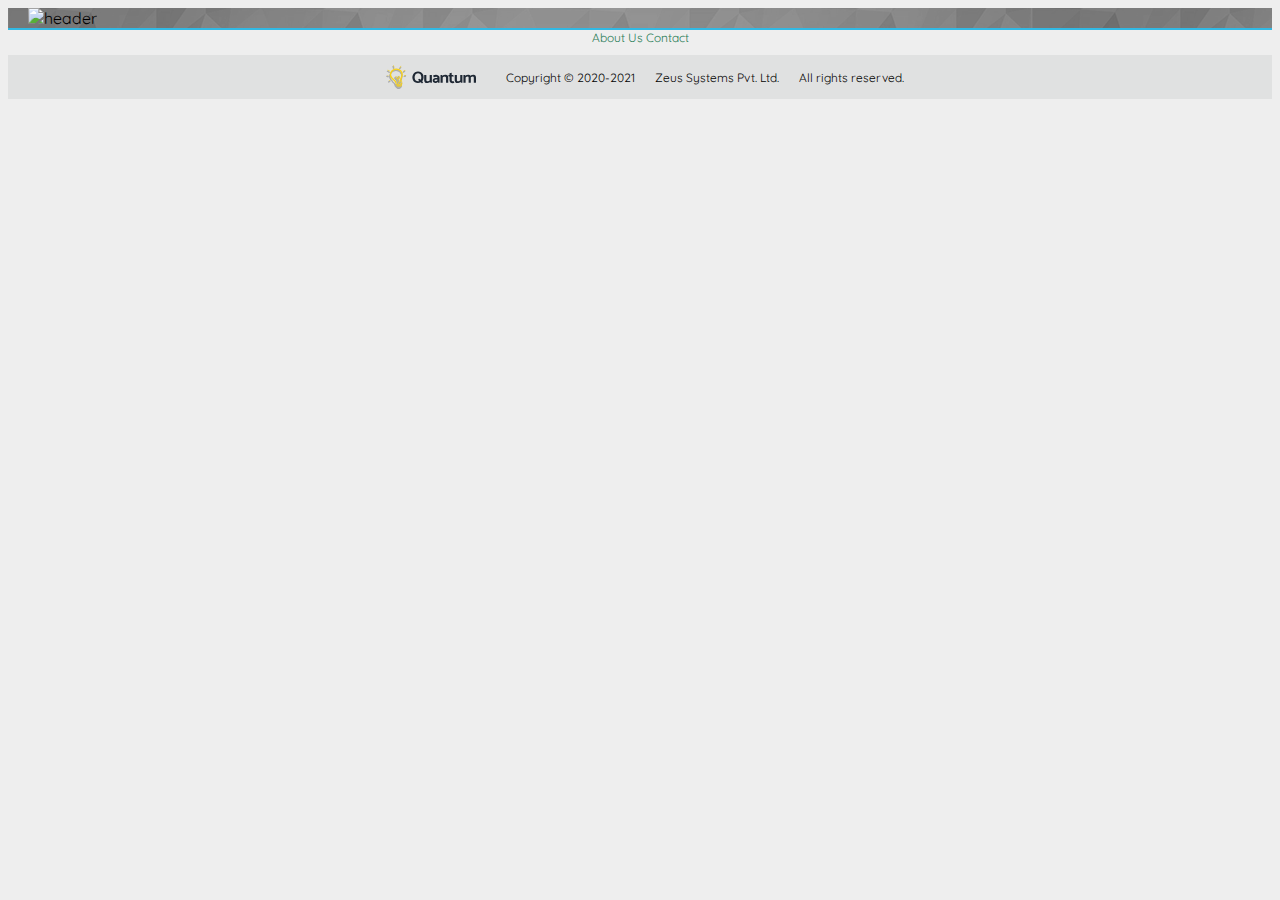
==== task4 quantumscreen/index.html @ 069e8afe "first commit" ====
<!DOCTYPE html>
<html lang="en">

<head>
    <meta charset="UTF-8" />
    <meta http-equiv="X-UA-Compatible" content="IE=edge" />
    <meta name="viewport" content="width=device-width, initial-scale=1.0" />
    <title>Document</title>
    <link rel="stylesheet" href="index.css" />
</head>

<body>
    <div class="container">
        <div id="header">
            <img src="/image/quantum/icons/logo used in header.svg" alt="header" />
        </div>

        <div class="b-footer">
            <span>About Us</span>
            <span>Contact</span>
        </div>
        <div id="footer">
            <img src="image/quantum/icons/logo used in footer.svg" alt="" />
            <span>Copyright © 2020-2021</span>
            <span>Zeus Systems Pvt. Ltd.</span>
            <span>All rights reserved.</span>
        </div>
    </div>
</body>

</html>
---- task4 quantumscreen/index.css ----
@font-face {
    font-family: myFirstFont;
    src: url(image/quantum/Quicksand/Quicksand-VariableFont_wght.ttf);
}

body {
    background-color: #EEEEEE;
    font-family: myFirstFont;
}

#header {
    background-image: url("image/quantum/headerback.png");
    border-bottom: 2px solid #31B9E4;
    padding-left: 20px;
}

.b-header {
    display: flex;
}

.bh {
    margin-left: auto;
    margin-right: auto;
}

.back {
    justify-self: left;
}

.radi {
    padding-top: 14px;
    align-items: center;
    font-size: 10px;
}

.radi img {
    width: 10px;
    height: 10px;
    padding-left: 10px;
}

.inputs {
    font-size: 15px;
    color: #000000;
    border-bottom: 1px solid #37363638;
    margin-bottom: 20px;
    display: flex;
    justify-content: space-between;
}

.inputs1 {
    font-size: 10px;
    color: #020000ec;
    border-bottom: 1px solid #37363638;
    display: flex;
    justify-content: space-between;
    align-items: center;
    margin-top: 6px;
}

.inputs2 {
    font-size: 18px;
    color: #000000;
    margin-bottom: 10px;
    margin-top: 10px;
    display: flex;
    justify-content: left;
    align-items: center;
}

.green {
    color: #1F7A54;
    text-align: right;
    font-size: 10px;
}

.texts {
    font-size: 10px;
    margin-top: 20px;
    color: #1F2834;
}

button {
    background-color: #3FD28B;
    border: 0px;
    color: #1F2834;
    padding: 10px 80px;
    border-radius: 5px;
    margin-top: 10px;
    justify-self: center;
}

.login-body {
    margin-top: 50px;
    border-top: 2px solid #31B9E4;
    align-items: center;
    justify-items: center;
    background-color: #FFFFFF;
    width: 300px;
    padding: 20px;
    margin-left: auto;
    margin-right: auto;
    margin-bottom: 50px;
}

.b-footer {
    color: #1F7A54;
    font-size: 12px;
    text-align: center;
    column-gap: 10px;
    margin-top: auto;
    margin-bottom: 10px;
}

#footer {
    background-color: #E0E1E1;
    display: flex;
    font-size: 12px;
    align-items: center;
    column-gap: 20px;
    justify-content: center;
    padding-left: auto;
    padding-right: auto;
}

#footer img {
    padding: 10px;
}


/* 
.login-body {
    display: flex;
    flex-direction: column;
    column-gap: 20px;
    align-items: center;
    border-top: 2px solid #31B9E4;
    background-color: #FFFFFF;
    margin-left: auto;
    margin-right: auto;
    margin-top: 50px;
    text-align: center;
    width: 50%;
    padding: 20px;
}

.b-header {
    margin-top: 20px;
    font-size: 24px;
}

.back {
    margin-right: auto;
}

.datas {
    padding: 0%;
}

.radi {
    align-content: center;
}

.forgot {
    color: #1F7A54;
    text-align: right;
    font-size: 15px;
}

button {
    background-color: #3FD28B;
    border: 0px;
    color: #1F2834;
    padding: 10px 80px;
}

.input {
    align-items: center;
    justify-content: space-between;
} */
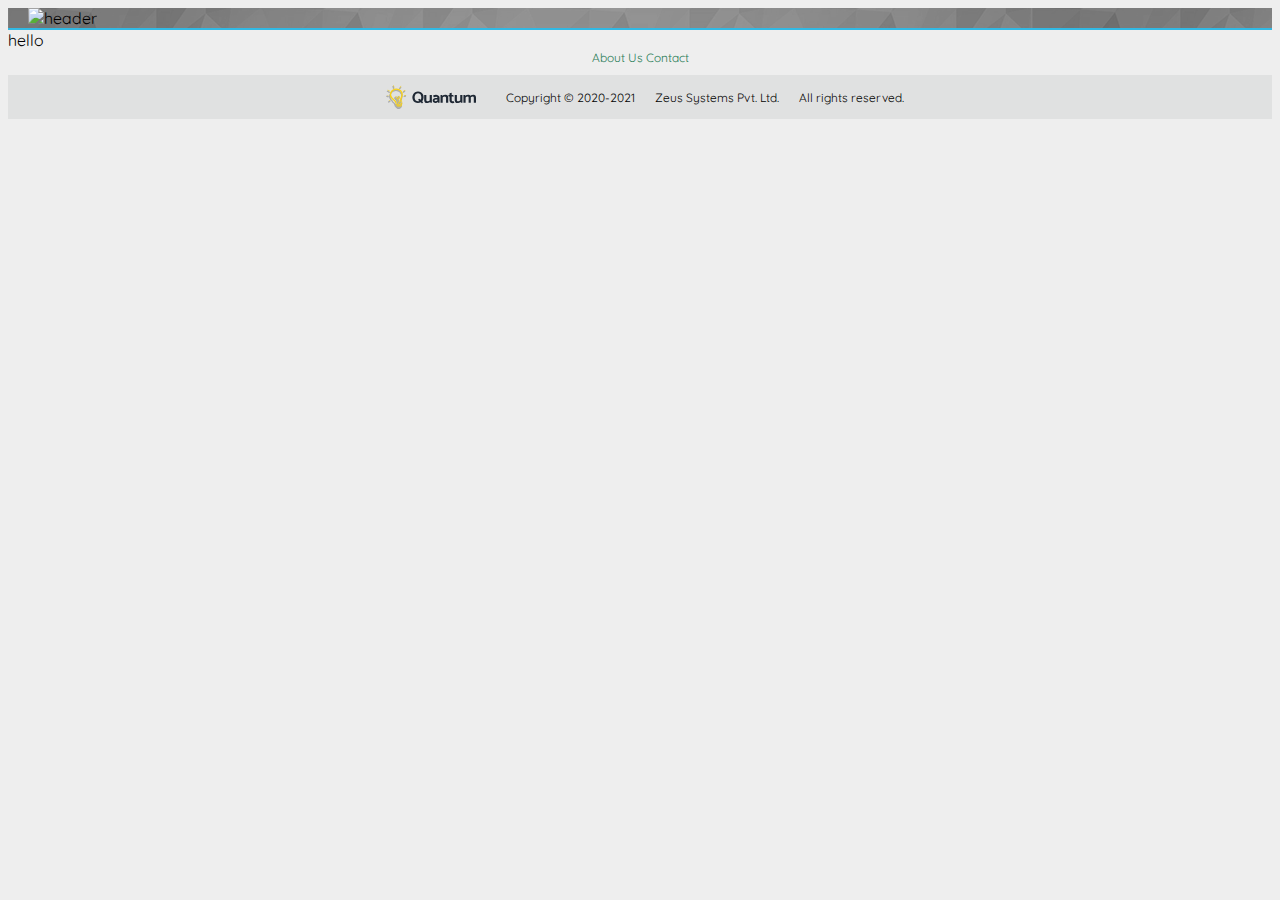
==== commit 48ff4ae1: "second example commit" ====
--- a/task4 quantumscreen/index.html
+++ b/task4 quantumscreen/index.html
@@ -14,7 +14,7 @@
         <div id="header">
             <img src="/image/quantum/icons/logo used in header.svg" alt="header" />
         </div>
-
+        <div>hello</div>
         <div class="b-footer">
             <span>About Us</span>
             <span>Contact</span>
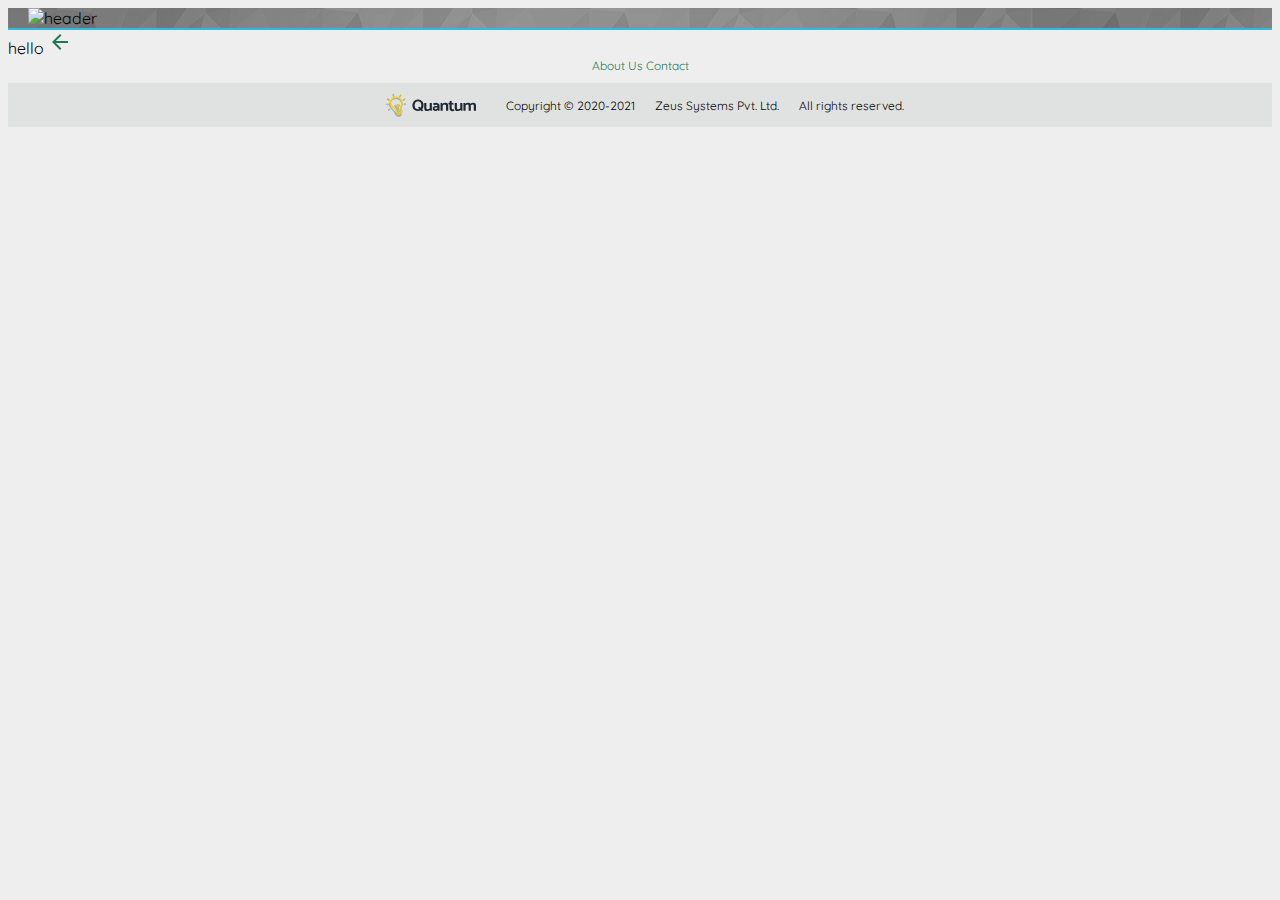
==== commit 1dc2b1ac: "hello with back image" ====
--- a/task4 quantumscreen/index.html
+++ b/task4 quantumscreen/index.html
@@ -14,7 +14,10 @@
         <div id="header">
             <img src="/image/quantum/icons/logo used in header.svg" alt="header" />
         </div>
-        <div>hello</div>
+        <div>
+            <span>hello</span>
+            <img src="image/quantum/icons/back.svg" alt="" />
+        </div>
         <div class="b-footer">
             <span>About Us</span>
             <span>Contact</span>
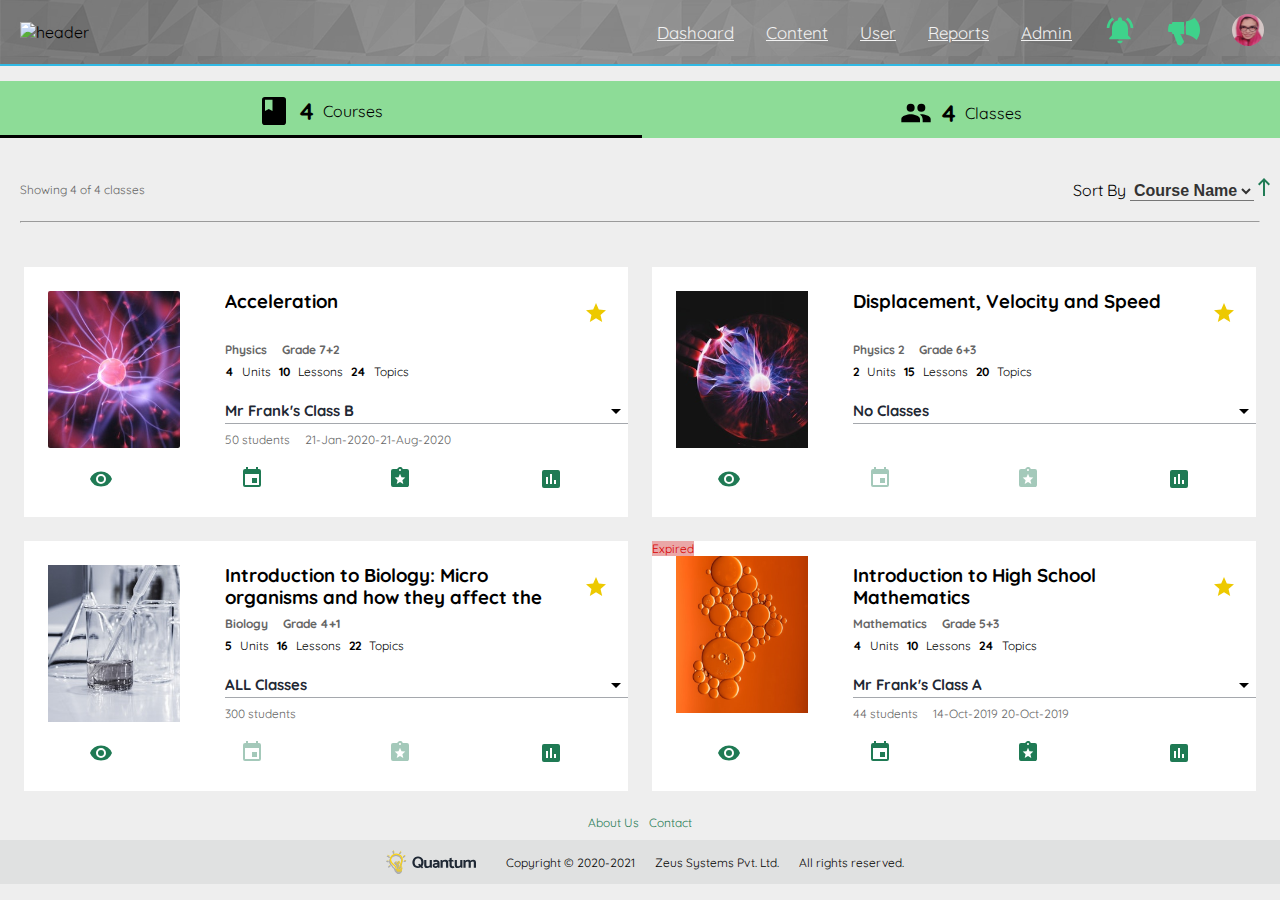
==== commit d9069b13: "task 4 quantum screen with scss" ====
--- a/task4 quantumscreen/index.html
+++ b/task4 quantumscreen/index.html
@@ -6,17 +6,211 @@
     <meta http-equiv="X-UA-Compatible" content="IE=edge" />
     <meta name="viewport" content="width=device-width, initial-scale=1.0" />
     <title>Document</title>
-    <link rel="stylesheet" href="index.css" />
+    <link rel="stylesheet" href="style.css" />
 </head>
 
 <body>
     <div class="container">
         <div id="header">
             <img src="/image/quantum/icons/logo used in header.svg" alt="header" />
-        </div>
-        <div>
-            <span>hello</span>
-            <img src="image/quantum/icons/back.svg" alt="" />
+            <div class="navbar">
+                <div class="hide">
+                    <a href="/login.html">Dashoard</a>
+                    <a href="#">Content</a>
+                    <a href="#">User</a>
+                    <a href="#">Reports</a>
+                    <a href="#">Admin</a>
+                </div>
+                <a href="#"><img src="image/quantum/icons/alerts.svg" alt="" class="alert" /></a>
+                <a href="#"><img src="image/quantum/icons/announcements.svg" alt="" /></a>
+                <a href="#"><img src="image/quantum/icons/images.jpg" alt="" class="image" /></a>
+                <div class="hamburger">
+                    <a href="#"><img src="image/quantum/icons/hamburger-menu.svg" alt="" /></a>
+                </div>
+            </div>
+        </div>
+        <div class="course-class">
+            <div class="course-num">
+                <div>
+                    <img src="image/quantum/icons/courses.svg" alt="" />
+                    <span class="num">4</span><span> Courses</span>
+                </div>
+            </div>
+            <div>
+                <div>
+                    <img src="image/quantum/icons/classes.svg" alt="" />
+                    <span class="num">4</span><span> Classes</span>
+                </div>
+            </div>
+        </div>
+        <div class="sorting">
+            <div class="showing">Showing 4 of 4 classes</div>
+            <div class="sorttype">
+                Sort By
+                <select name="types" id="types">
+            <option value="course">Course Name</option>
+            <option value="modified">Modified</option>
+            <option value="size">Size</option>
+          </select>
+                <img src="image/quantum/icons/sort.svg" alt="" />
+            </div>
+        </div>
+        <hr />
+        <div class="courses">
+            <div class="course">
+                <div class="image">
+                    <img src="image/quantum/images/imageMask.png" alt="" />
+                </div>
+                <div class="detais">
+                    <div class="topic">
+                        <h3>Acceleration</h3>
+                        <img src="image/quantum/icons/favourite.svg" alt="" />
+                    </div>
+                    <div class="subject">
+                        <h4>Physics</h4>
+                        <h4>Grade 7+2</h4>
+                    </div>
+
+                    <p class="unit-num">
+                        <span>4</span> Units <span>10</span> Lessons
+                        <span>24</span> Topics
+                    </p>
+                    <div class="classes">
+                        Mr Frank's Class B
+                        <img src="image/quantum/icons/arrow-down.svg" alt="" />
+                    </div>
+                    <div class="numbers">
+                        <div class="students">50 students</div>
+                        <div class="dates">21-Jan-2020-21-Aug-2020</div>
+                    </div>
+                </div>
+                <div class="icons">
+                    <div><img src="image/quantum/icons/preview.svg" alt="" /></div>
+                    <div>
+                        <img src="image/quantum/icons/manage course.svg" alt="" />
+                    </div>
+                    <div>
+                        <img src="image/quantum/icons/grade submissions.svg" alt="" />
+                    </div>
+                    <div><img src="image/quantum/icons/reports.svg" alt="" /></div>
+                </div>
+            </div>
+            <div class="course">
+                <div class="image">
+                    <img src="image/quantum/images/imageMask-1.png" alt="" />
+                </div>
+                <div class="detais">
+                    <div class="topic">
+                        <h3>Displacement, Velocity and Speed</h3>
+                        <img src="image/quantum/icons/favourite.svg" alt="" />
+                    </div>
+                    <div class="subject">
+                        <h4>Physics 2</h4>
+                        <h4>Grade 6+3</h4>
+                    </div>
+                    <p class="unit-num">
+                        <span>2</span> Units <span>15</span> Lessons
+                        <span>20</span> Topics
+                    </p>
+                    <div class="classes">
+                        No Classes
+                        <img src="image/quantum/icons/arrow-down.svg" alt="" />
+                    </div>
+                    <div class="numbers">
+                        <div class="students"></div>
+                        <div class="dates"></div>
+                    </div>
+                </div>
+                <div class="icons">
+                    <div><img src="image/quantum/icons/preview.svg" alt="" /></div>
+                    <div class="imag">
+                        <img src="image/quantum/icons/manage course.svg" alt="" />
+                    </div>
+                    <div class="imag">
+                        <img src="image/quantum/icons/grade submissions.svg" alt="" />
+                    </div>
+                    <div><img src="image/quantum/icons/reports.svg" alt="" /></div>
+                </div>
+            </div>
+            <div class="course">
+                <div class="image">
+                    <img src="image/quantum/images/imageMask-3.png" alt="" />
+                </div>
+                <div class="detais">
+                    <div class="topic">
+                        <h3>
+                            Introduction to Biology: Micro organisms and how they affect the other Life Systems in Environment
+                        </h3>
+                        <img src="image/quantum/icons/favourite.svg" alt="" />
+                    </div>
+                    <div class="subject">
+                        <h4>Biology</h4>
+                        <h4>Grade 4+1</h4>
+                    </div>
+                    <p class="unit-num">
+                        <span>5</span> Units <span>16</span> Lessons
+                        <span>22</span> Topics
+                    </p>
+                    <div class="classes">
+                        ALL Classes
+                        <img src="image/quantum/icons/arrow-down.svg" alt="" />
+                    </div>
+                    <div class="numbers">
+                        <div class="students">300 students</div>
+                        <div class="dates"></div>
+                    </div>
+                </div>
+                <div class="icons">
+                    <div><img src="image/quantum/icons/preview.svg" alt="" /></div>
+                    <div class="imag">
+                        <img src="image/quantum/icons/manage course.svg" alt="" />
+                    </div>
+                    <div class="imag">
+                        <img src="image/quantum/icons/grade submissions.svg" alt="" />
+                    </div>
+                    <div><img src="image/quantum/icons/reports.svg" alt="" /></div>
+                </div>
+            </div>
+            <div class="course">
+                <div class="image">
+                    <div class="course-type">
+                        <span>Expired</span>
+                    </div>
+                    <img src="image/quantum/images/imageMask-2.png" alt="" />
+                </div>
+                <div class="detais">
+                    <div class="topic">
+                        <h3>Introduction to High School Mathematics</h3>
+                        <img src="image/quantum/icons/favourite.svg" alt="" />
+                    </div>
+                    <div class="subject">
+                        <h4>Mathematics</h4>
+                        <h4>Grade 5+3</h4>
+                    </div>
+                    <p class="unit-num">
+                        <span>4</span> Units <span>10</span> Lessons
+                        <span>24</span> Topics
+                    </p>
+                    <div class="classes">
+                        Mr Frank's Class A
+                        <img src="image/quantum/icons/arrow-down.svg" alt="" />
+                    </div>
+                    <div class="numbers">
+                        <div class="students">44 students</div>
+                        <div class="dates">14-Oct-2019 20-Oct-2019</div>
+                    </div>
+                </div>
+                <div class="icons">
+                    <div><img src="image/quantum/icons/preview.svg" alt="" /></div>
+                    <div>
+                        <img src="image/quantum/icons/manage course.svg" alt="" />
+                    </div>
+                    <div>
+                        <img src="image/quantum/icons/grade submissions.svg" alt="" />
+                    </div>
+                    <div><img src="image/quantum/icons/reports.svg" alt="" /></div>
+                </div>
+            </div>
         </div>
         <div class="b-footer">
             <span>About Us</span>
--- a/task4 quantumscreen/style.css
+++ b/task4 quantumscreen/style.css
@@ -0,0 +1,338 @@
+@font-face {
+  font-family: myFirstFont;
+  src: url(image/quantum/Quicksand/Quicksand-VariableFont_wght.ttf);
+}
+body {
+  background-color: #EEEEEE;
+  font-family: myFirstFont;
+  margin: 0px;
+  padding: 0px;
+}
+
+#header {
+  background-image: url("image/quantum/headerback.png");
+  border-bottom: 2px solid #31B9E4;
+  padding-left: 20px;
+  display: flex;
+  align-items: center;
+}
+#header div {
+  margin-left: auto;
+}
+#header .navbar {
+  display: flex;
+  align-content: center;
+  justify-content: right;
+}
+#header .navbar .hide {
+  display: flex;
+  align-items: center;
+  justify-content: right;
+}
+#header .navbar a {
+  align-items: center;
+  color: #f2f2f2;
+  text-align: center;
+  padding: 14px 16px;
+  font-size: 17px;
+}
+#header .navbar .hamburger {
+  display: none;
+}
+#header .navbar img {
+  width: 32px;
+  height: 32px;
+  border-radius: 32px;
+}
+
+hr {
+  margin: 20px;
+}
+
+.course-class {
+  margin-top: 15px;
+  background-color: #8DDC97;
+  display: grid;
+  grid-template-columns: auto auto;
+  align-items: center;
+  padding-top: 6px;
+}
+.course-class .course-num {
+  border-bottom: 3px solid black;
+}
+.course-class .course-num div {
+  display: flex;
+  justify-content: center;
+  align-items: center;
+}
+.course-class div {
+  display: flex;
+  justify-content: center;
+  align-items: center;
+}
+.course-class div div {
+  display: flex;
+  -moz-column-gap: 8px;
+       column-gap: 8px;
+  padding: 8px;
+}
+.course-class div div .num {
+  font-weight: bolder;
+  font-size: 24px;
+}
+
+.sorting {
+  display: flex;
+  justify-content: space-between;
+  align-items: center;
+  margin-top: 20px;
+  padding: 20px 10px 0px 20px;
+}
+.sorting .showing {
+  font-size: 12px;
+  color: #666666;
+}
+.sorting select {
+  border-top: #EEEEEE;
+  border-left: #EEEEEE;
+  border-right: #EEEEEE;
+  border-bottom: 1px solid, #666666;
+  background-color: #EEEEEE;
+  font-size: 16px;
+  color: #333333;
+  font-weight: 600;
+}
+
+.courses {
+  display: grid;
+  padding: 24px;
+  -moz-column-gap: 24px;
+       column-gap: 24px;
+  row-gap: 24px;
+  grid-template-columns: auto auto;
+  grid-template-rows: auto auto;
+  align-items: center;
+  justify-content: center;
+}
+
+.course {
+  display: grid;
+  background-color: #FFFFFF;
+  grid-template-columns: repeat(12, 1fr);
+  grid-template-rows: 200px 50px;
+}
+.course .image {
+  grid-row: 1;
+  grid-column: 1/span 4;
+  height: 160px;
+  width: 130px;
+  padding-bottom: 16px;
+  padding-right: 16px;
+  padding-left: 24px;
+  padding-top: 24px;
+}
+.course .image .course-type {
+  margin: -24px 0 0 -24px;
+  display: flex;
+  justify-content: flex-start;
+  font-size: 12px;
+}
+.course .image .course-type span {
+  color: #D80000;
+  background-color: rgb(234, 167, 167);
+}
+.course .detais {
+  grid-row: 1;
+  grid-column: 5/span 8;
+  display: flex;
+  padding-top: 24px;
+  flex-direction: column;
+}
+.course .detais h3,
+.course .detais h4,
+.course .detais p {
+  margin: 0px;
+}
+.course .detais h3 {
+  line-height: 1.17em;
+  height: 2.34em;
+  overflow: hidden;
+  text-overflow: ellipsis;
+}
+.course .detais .topic {
+  display: flex;
+  padding-bottom: 7px;
+  justify-content: space-between;
+  padding-right: 20px;
+}
+.course .detais .subject {
+  display: flex;
+  justify-content: left;
+  -moz-column-gap: 15px;
+       column-gap: 15px;
+  padding-bottom: 7px;
+  font-size: 12px;
+  color: #666666;
+}
+.course .detais .unit-num {
+  font-size: 12px;
+  display: flex;
+  -moz-column-gap: 8px;
+       column-gap: 8px;
+}
+.course .detais .unit-num span {
+  font-weight: bolder;
+}
+.course .detais .classes {
+  border-bottom: 1px solid rgba(31, 40, 52, 0.4039215686);
+  margin-top: 18px;
+  display: flex;
+  justify-content: space-between;
+  align-items: center;
+  color: #000;
+  font-weight: bold;
+}
+.course .detais .numbers {
+  display: flex;
+  font-size: 12px;
+  color: #666666;
+  margin-top: 8px;
+  -moz-column-gap: 15px;
+       column-gap: 15px;
+}
+.course .icons {
+  grid-row: 2;
+  grid-column: 1/-1;
+  display: flex;
+  justify-content: space-around;
+}
+.course .icons .imag {
+  opacity: 40%;
+}
+
+.login-body {
+  display: flex;
+  justify-content: center;
+  align-items: center;
+  flex-direction: column;
+  border-top: 2px solid #31B9E4;
+  background-color: #FFFFFF;
+  width: 300px;
+  padding-top: 20px;
+  padding-bottom: 40px;
+  padding-left: 40px;
+  padding-right: 40px;
+  margin-top: 50px;
+  margin-left: auto;
+  margin-right: auto;
+  margin-bottom: 50px;
+}
+
+.b-header {
+  display: inline-flex;
+}
+
+.back {
+  margin-left: auto;
+  text-align: left;
+}
+
+.b-header span {
+  margin-left: auto;
+  margin-right: auto;
+}
+
+.radi {
+  padding-top: 14px;
+  align-items: center;
+  font-size: 10px;
+}
+.radi img {
+  width: 10px;
+  height: 10px;
+  padding-left: 10px;
+}
+
+.texts, .inputs2, .inputs1, .course .detais .classes {
+  font-size: 15px;
+  margin-top: 20px;
+  color: #1F2834;
+}
+
+.inputs1 {
+  border-bottom: 1px solid #1F2834;
+  display: flex;
+  justify-content: space-between;
+  align-items: center;
+}
+
+.inputs2 {
+  display: flex;
+  justify-content: left;
+  margin-bottom: 10px;
+  align-items: center;
+}
+
+.green {
+  color: #1F7A54;
+  text-align: right;
+  font-size: 10px;
+}
+
+.datas button {
+  background-color: #3FD28B;
+  border: 0px;
+  color: #1F2834;
+  padding: 10px 80px;
+  border-radius: 5px;
+  margin-top: 10px;
+  justify-items: center;
+}
+
+.b-footer {
+  color: #1F7A54;
+  font-size: 12px;
+  display: flex;
+  justify-content: center;
+  text-align: center;
+  -moz-column-gap: 10px;
+       column-gap: 10px;
+  margin-bottom: 10px;
+}
+
+#footer {
+  background-color: #E0E1E1;
+  display: flex;
+  font-size: 12px;
+  align-items: center;
+  -moz-column-gap: 20px;
+       column-gap: 20px;
+  justify-content: center;
+  padding-left: auto;
+  padding-right: auto;
+}
+#footer img {
+  padding: 10px;
+}
+
+@media screen and (max-width: 768px) {
+  .navbar .hamburger {
+    display: flex !important;
+  }
+  .navbar .hide {
+    display: none !important;
+    position: absolute;
+  }
+  .courses {
+    display: flex;
+    flex-direction: column;
+    justify-content: center;
+  }
+  .courses .course {
+    justify-self: center;
+    margin: 24px;
+  }
+  .courses .icons .imag {
+    opacity: 200%;
+  }
+}/*# sourceMappingURL=style.css.map */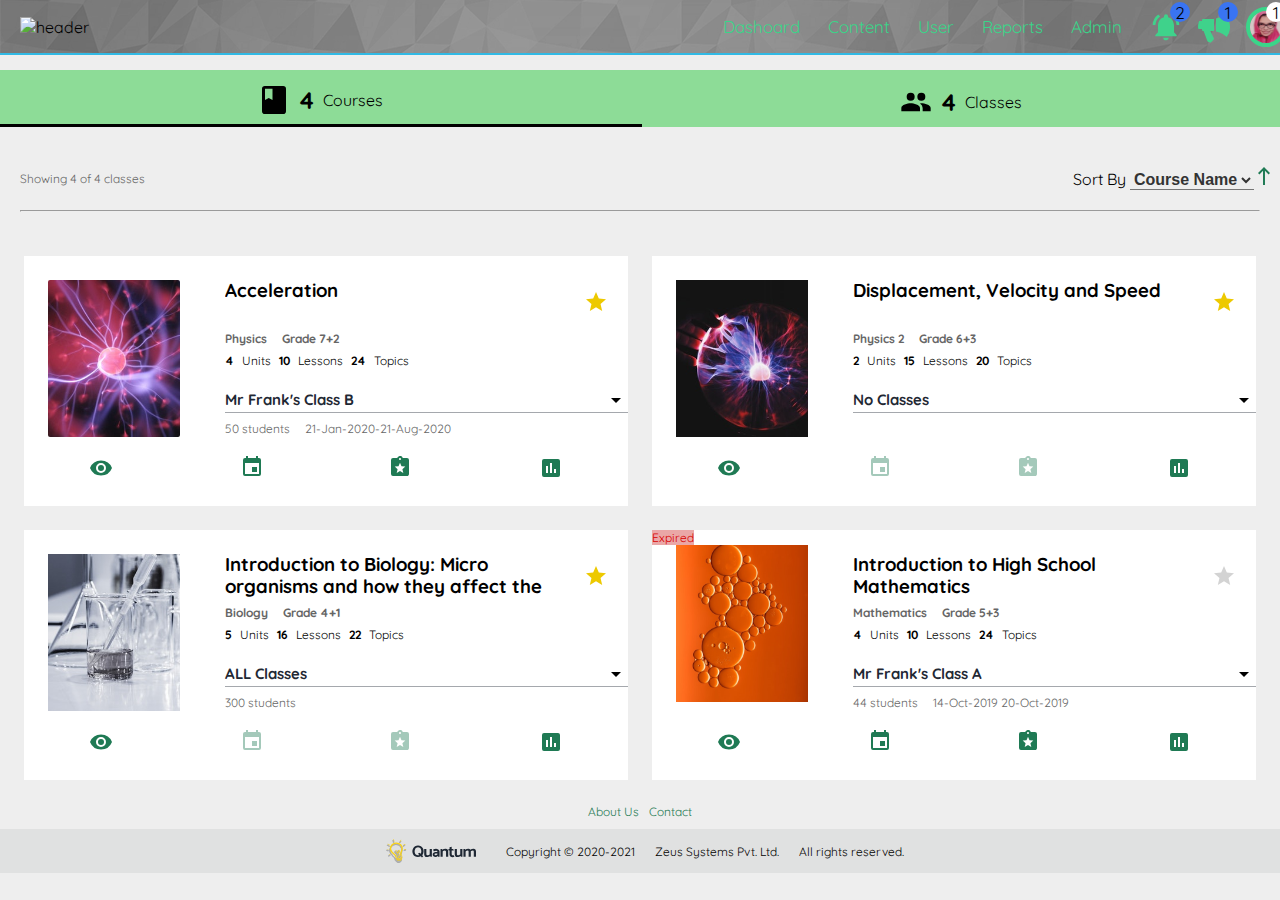
==== commit caee427a: "Added pill numbers to icons in navbar" ====
--- a/task4 quantumscreen/index.html
+++ b/task4 quantumscreen/index.html
@@ -21,9 +21,18 @@
                     <a href="#">Reports</a>
                     <a href="#">Admin</a>
                 </div>
-                <a href="#"><img src="image/quantum/icons/alerts.svg" alt="" class="alert" /></a>
-                <a href="#"><img src="image/quantum/icons/announcements.svg" alt="" /></a>
-                <a href="#"><img src="image/quantum/icons/images.jpg" alt="" class="image" /></a>
+                <a href="#">
+                    <img src="image/quantum/icons/alerts.svg" alt="" class="alert" />
+                    <div class="super">2</div>
+                </a>
+                <a href="#">
+                    <img src="image/quantum/icons/announcements.svg" alt="" />
+                    <div class="super">1</div>
+                </a>
+                <a href="#">
+                    <img src="image/quantum/icons/images.jpg" alt="" class="image" />
+                    <div class="super1">1</div>
+                </a>
                 <div class="hamburger">
                     <a href="#"><img src="image/quantum/icons/hamburger-menu.svg" alt="" /></a>
                 </div>
@@ -181,7 +190,7 @@
                 <div class="detais">
                     <div class="topic">
                         <h3>Introduction to High School Mathematics</h3>
-                        <img src="image/quantum/icons/favourite.svg" alt="" />
+                        <img src="image/quantum/icons/favouritegray.svg" alt="" />
                     </div>
                     <div class="subject">
                         <h4>Mathematics</h4>
--- a/task4 quantumscreen/style.css
+++ b/task4 quantumscreen/style.css
@@ -23,6 +23,8 @@
   display: flex;
   align-content: center;
   justify-content: right;
+  position: relative;
+  z-index: 1;
 }
 #header .navbar .hide {
   display: flex;
@@ -31,18 +33,45 @@
 }
 #header .navbar a {
   align-items: center;
-  color: #f2f2f2;
+  display: flex;
+  color: #3ad589;
+  text-decoration: none;
   text-align: center;
-  padding: 14px 16px;
+  padding: 16px 14px;
   font-size: 17px;
 }
-#header .navbar .hamburger {
-  display: none;
-}
-#header .navbar img {
+#header .navbar a:hover {
+  color: #FFFFFF;
+  text-decoration: none;
+  border-bottom: 6px solid #FFFFFF;
+}
+#header .navbar a .super, #header .navbar a .super1 {
+  background-color: rgb(57, 116, 242);
+  color: #000;
+  position: relative;
+  top: -15px !important;
+  right: -20px !important;
+  z-index: 3;
+  width: 20px;
+  height: 20px;
+  border-radius: 20px;
+}
+#header .navbar a .super1 {
+  background-color: #FFFFFF;
+  top: -15px;
+}
+#header .navbar a img, #header .navbar a .image {
   width: 32px;
   height: 32px;
   border-radius: 32px;
+  position: absolute;
+  z-index: 2;
+}
+#header .navbar a .image {
+  border: 4px solid #3ad589;
+}
+#header .navbar .hamburger {
+  display: none;
 }
 
 hr {
@@ -247,7 +276,7 @@
   align-items: center;
   font-size: 10px;
 }
-.radi img {
+.radi img, .radi #header .navbar a .image, #header .navbar a .radi .image {
   width: 10px;
   height: 10px;
   padding-left: 10px;
@@ -311,7 +340,7 @@
   padding-left: auto;
   padding-right: auto;
 }
-#footer img {
+#footer img, #footer #header .navbar a .image, #header .navbar a #footer .image {
   padding: 10px;
 }
 
